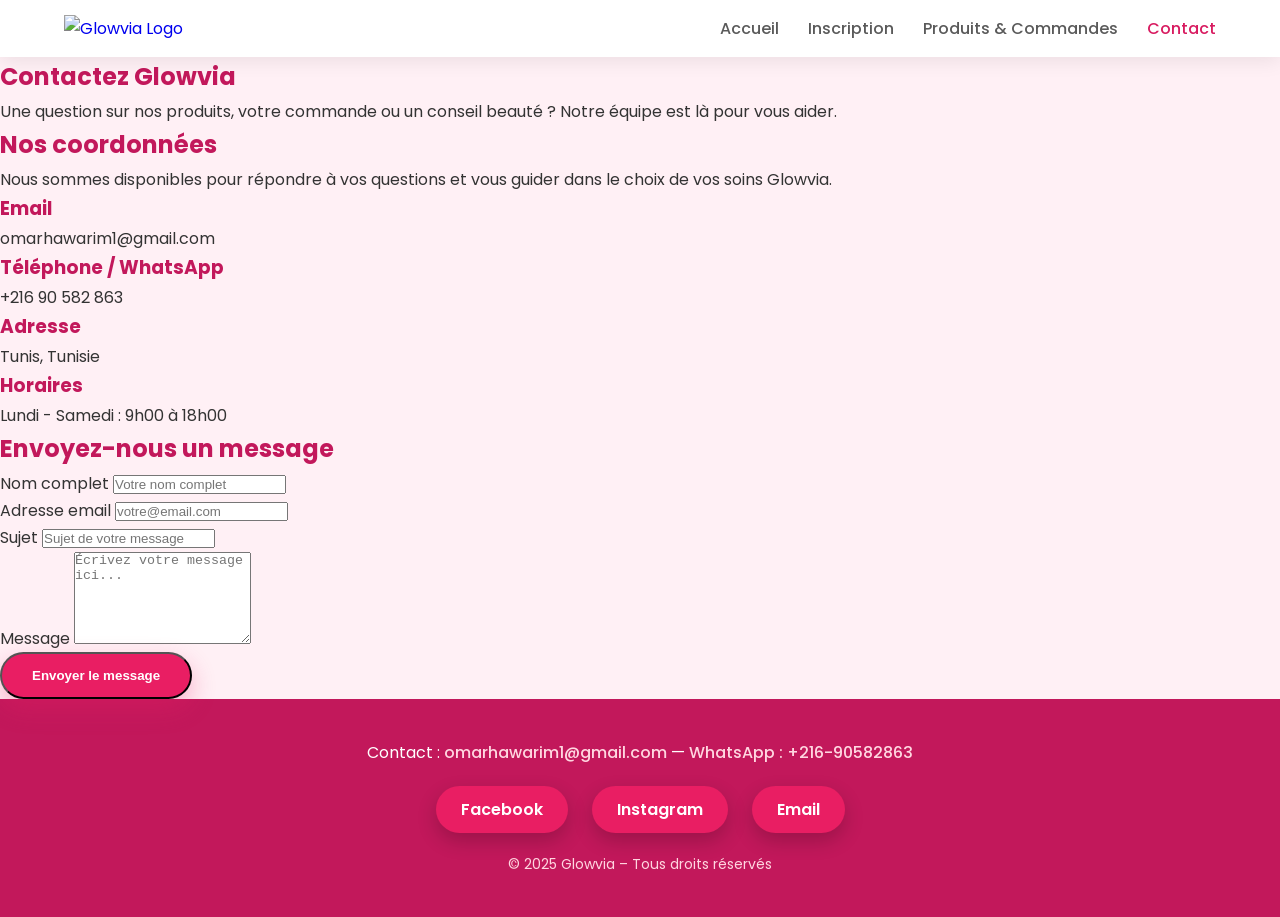
==== html/contact.html @ caccd6f4 "feat: add contact form validation" ====
<!DOCTYPE html>
<html lang="fr">
<head>
  <meta charset="UTF-8" />
  <meta name="viewport" content="width=device-width, initial-scale=1.0" />
  <title>Contact • Glowvia</title>
  <link rel="preconnect" href="https://fonts.googleapis.com" />
  <link rel="preconnect" href="https://fonts.gstatic.com" crossorigin />
  <link
    href="https://fonts.googleapis.com/css2?family=Poppins:wght@300;400;500;600;700&display=swap"
    rel="stylesheet"
  />
  <link rel="stylesheet" href="../css/style.css" />
</head>
<body>

  <!-- HEADER -->
  <header class="header">
    <div class="container">
      <a href="index.html">
        <img src="../images/logo.png" alt="Glowvia Logo" class="logo" />
      </a>

      <nav class="nav">
        <a href="index.html">Accueil</a>
        <a href="register.html">Inscription</a>
        <a href="products.html">Produits & Commandes</a>
        <a href="contact.html" class="active">Contact</a>
      </nav>
    </div>
  </header>

  <!-- CONTACT HERO -->
  <section class="contact-hero">
    <div class="contact-hero-text">
      <h1>Contactez Glowvia</h1>
      <p>
        Une question sur nos produits, votre commande ou un conseil beauté ?
        Notre équipe est là pour vous aider.
      </p>
    </div>
  </section>

  <!-- CONTACT SECTION -->
  <section class="contact-section">
    <div class="contact-wrapper">

      <div class="contact-info-card">
        <h2>Nos coordonnées</h2>
        <p>
          Nous sommes disponibles pour répondre à vos questions et vous guider
          dans le choix de vos soins Glowvia.
        </p>

        <div class="contact-info-list">
          <div class="contact-info-item">
            <h3>Email</h3>
            <p>omarhawarim1@gmail.com</p>
          </div>

          <div class="contact-info-item">
            <h3>Téléphone / WhatsApp</h3>
            <p>+216 90 582 863</p>
          </div>

          <div class="contact-info-item">
            <h3>Adresse</h3>
            <p>Tunis, Tunisie</p>
          </div>

          <div class="contact-info-item">
            <h3>Horaires</h3>
            <p>Lundi - Samedi : 9h00 à 18h00</p>
          </div>
        </div>
      </div>

      <div class="contact-form-card">
        <h2>Envoyez-nous un message</h2>

        <form id="contactForm" class="contact-form">
          <div class="form-row">
            <div class="form-group">
              <label for="name">Nom complet</label>
              <input type="text" id="name" name="name" placeholder="Votre nom complet" />
              <small class="error-message"></small>
            </div>

            <div class="form-group">
              <label for="email">Adresse email</label>
              <input type="email" id="email" name="email" placeholder="votre@email.com" />
              <small class="error-message"></small>
            </div>
          </div>

          <div class="form-group">
            <label for="subject">Sujet</label>
            <input type="text" id="subject" name="subject" placeholder="Sujet de votre message" />
            <small class="error-message"></small>
          </div>

          <div class="form-group">
            <label for="message">Message</label>
            <textarea id="message" name="message" rows="6" placeholder="Écrivez votre message ici..."></textarea>
            <small class="error-message"></small>
          </div>

          <button type="submit" class="btn-primary">Envoyer le message</button>

          <p id="formSuccess" class="success-message"></p>
        </form>
      </div>

    </div>
  </section>

  <!-- FOOTER -->
  <footer class="footer">
    <div class="footer-contacts">
      <p>
        Contact :
        <a href="mailto:omarhawarim1@gmail.com">omarhawarim1@gmail.com</a>
        —
        <a href="https://wa.me/21690582863" target="_blank">WhatsApp : +216-90582863</a>
      </p>
    </div>

    <div class="footer-socials">
      <a href="#" class="social">Facebook</a>
      <a href="#" class="social">Instagram</a>
      <a href="mailto:omarhawarim1@gmail.com" class="social">Email</a>
    </div>

    <p class="footer-copy">© 2025 Glowvia – Tous droits réservés</p>
  </footer>

  <script src="../js/contact.js"></script>
</body>
</html>
---- css/style.css ----
/* GLOBAL */
* { margin:0; padding:0; box-sizing:border-box; }
body { font-family:"Poppins", sans-serif; background:#fff0f5; color:#333; line-height:1.7; }

h1,h2,h3 { color:#c2185b; font-weight:700; }
a  { text-decoration:none; transition:0.3s ease; }

/* HEADER & NAVBAR */
.header { width:100%; background:#fff; padding:15px 0; box-shadow:0 4px 20px rgba(0,0,0,0.08); position:sticky; top:0; z-index:1000; }
.container { width:90%; margin:auto; display:flex; justify-content:space-between; align-items:center; }
.logo { cursor:pointer; }
.nav a { margin-left:25px; font-weight:500; color:#5a5a5a; font-size:16px; }
.nav a:hover, .nav a.active { color:#d81b60; transform:translateY(-2px); transition: color 0.3s ease, transform 0.3s ease; }

/* HERO */
.hero { display:flex; justify-content:space-between; align-items:center; padding:80px 10%; background: linear-gradient(120deg, #ffe3ed 0%, #fff 60%); flex-wrap:wrap; }
.hero-text { width:45%; min-width:280px; }
.hero-text h1 { font-size:58px; margin-bottom:15px; }
.hero-text p { font-size:18px; margin-bottom:25px; color:#555; }
.btn-primary { background:#e91e63; padding:14px 30px; border-radius:50px; color:white; font-weight:600; display:inline-block; transition: transform 0.3s ease, box-shadow 0.3s ease; box-shadow:0 10px 25px rgba(233,30,99,0.3); }
.btn-primary:hover { background:#ad1457; transform:translateY(-3px); box-shadow:0 12px 28px rgba(233,30,99,0.4); }
.hero-image img { width:380px; border-radius:20px; box-shadow:0 15px 40px rgba(233,30,99,0.25); }

/* ABOUT & GALLERY */
.about { padding:70px 12%; text-align:center; }
.about p { max-width:550px; margin:auto; color:#666; font-size:17px; }
.gallery { margin-top:35px; display:flex; justify-content:center; gap:30px; flex-wrap:wrap; }
.gallery img { width:180px; border-radius:15px; transition:0.35s ease; box-shadow:0 10px 25px rgba(233,30,99,0.2);}
.gallery img:hover { transform:scale(1.08) translateY(-5px); }

/* SOCIAL LINKS */
.socials { padding:70px 10%; text-align:center; background:#fff5f7; }
.social-links { margin-top:30px; }
.social { background:#e91e63; padding:14px 28px; color:white; border-radius:50px; font-weight:600; margin:6px; display:inline-block; transition: transform 0.3s ease, box-shadow 0.3s ease, background 0.3s ease; box-shadow:0 8px 25px rgba(233,30,99,0.3); }
.social:hover { background:#ad1457; transform:translateY(-4px); }

/* FOOTER */
.footer { background:#c2185b; color:#fff; padding:40px 20px; text-align:center; font-family: "Poppins", sans-serif; }
.footer a { color:#ffd6e0; text-decoration:none; font-weight:500; transition: color 0.3s ease; }
.footer a:hover { color:#fff; text-shadow:0 2px 8px rgba(0,0,0,0.3); }
.footer-contacts p { margin-bottom:20px; font-size:16px; }
.footer-socials { margin-bottom:20px; }
.footer-socials .social { display:inline-block; margin:0 10px; padding:10px 25px; border-radius:50px; background:#e91e63; color:white; font-weight:600; transition: transform 0.3s ease, box-shadow 0.3s ease, background 0.3s ease; box-shadow:0 8px 20px rgba(0,0,0,0.2); }
.footer-socials .social:hover { background:#ad1457; transform:translateY(-3px); }
.footer-copy { font-size:14px; color:#ffd6e0; }

/* RESPONSIVE */
@media(max-width:900px){ 
  .hero{flex-direction:column;text-align:center;} 
  .hero-text,.hero-image{width:100%; margin-bottom:20px;} 
}
@media(max-width:600px){ 
  .gallery img{width:140px;} 
}
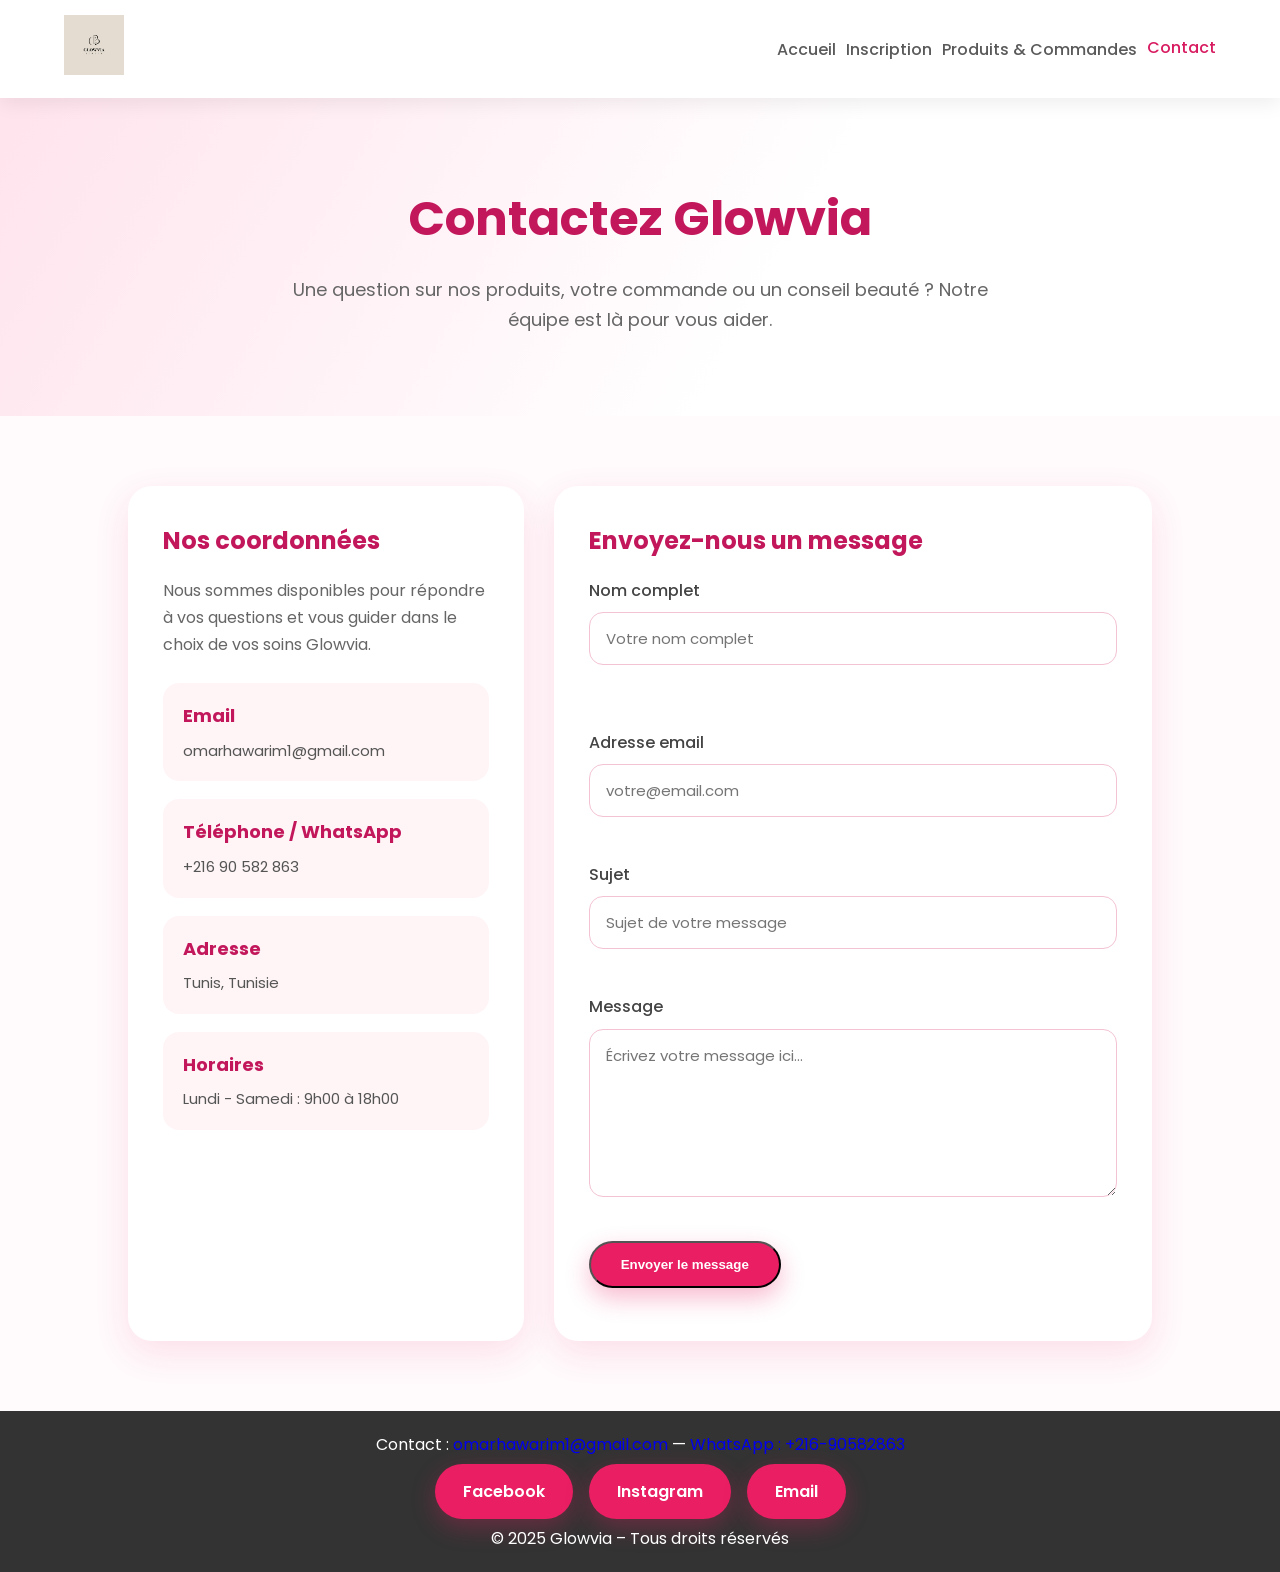
==== commit 8ead0e1b: "style: improve contact page layout" ====
--- a/html/contact.html
+++ b/html/contact.html
@@ -10,6 +10,7 @@
     href="https://fonts.googleapis.com/css2?family=Poppins:wght@300;400;500;600;700&display=swap"
     rel="stylesheet"
   />
+  <!-- <link rel="stylesheet" href="../css/contact.css" /> -->
   <link rel="stylesheet" href="../css/style.css" />
 </head>
 <body>
@@ -18,7 +19,7 @@
   <header class="header">
     <div class="container">
       <a href="index.html">
-        <img src="../images/logo.png" alt="Glowvia Logo" class="logo" />
+        <img src="../images/glowvia.png" alt="Glowvia Logo" class="logo" />
       </a>
 
       <nav class="nav">
--- a/css/contact.css
+++ b/css/contact.css
@@ -0,0 +1,171 @@
+/* CONTACT PAGE */
+.contact-hero {
+  padding: 80px 10%;
+  background: linear-gradient(120deg, #ffe3ed 0%, #fff 60%);
+  text-align: center;
+}
+
+.contact-hero-text {
+  max-width: 700px;
+  margin: auto;
+}
+
+.contact-hero-text h1 {
+  font-size: 48px;
+  margin-bottom: 15px;
+}
+
+.contact-hero-text p {
+  font-size: 18px;
+  color: #666;
+}
+
+.contact-section {
+  padding: 70px 10%;
+  background: #fffafc;
+}
+
+.contact-wrapper {
+  display: flex;
+  gap: 30px;
+  justify-content: space-between;
+  align-items: stretch;
+  flex-wrap: wrap;
+}
+
+.contact-info-card,
+.contact-form-card {
+  background: #fff;
+  border-radius: 24px;
+  padding: 35px;
+  box-shadow: 0 12px 35px rgba(233, 30, 99, 0.12);
+}
+
+.contact-info-card {
+  flex: 1 1 320px;
+}
+
+.contact-form-card {
+  flex: 1.3 1 500px;
+}
+
+.contact-info-card h2,
+.contact-form-card h2 {
+  margin-bottom: 15px;
+}
+
+.contact-info-card > p {
+  color: #666;
+  margin-bottom: 25px;
+}
+
+.contact-info-list {
+  display: flex;
+  flex-direction: column;
+  gap: 18px;
+}
+
+.contact-info-item {
+  background: #fff5f7;
+  padding: 18px 20px;
+  border-radius: 16px;
+}
+
+.contact-info-item h3 {
+  font-size: 18px;
+  margin-bottom: 6px;
+}
+
+.contact-info-item p {
+  color: #555;
+  font-size: 15px;
+}
+
+.contact-form {
+  margin-top: 10px;
+}
+
+.form-row {
+  display: flex;
+  gap: 20px;
+  flex-wrap: wrap;
+}
+
+.form-group {
+  display: flex;
+  flex-direction: column;
+  margin-bottom: 20px;
+  flex: 1;
+}
+
+.form-group label {
+  margin-bottom: 8px;
+  font-weight: 500;
+  color: #444;
+}
+
+.form-group input,
+.form-group textarea {
+  border: 1px solid #f3c2d3;
+  border-radius: 14px;
+  padding: 14px 16px;
+  font-family: "Poppins", sans-serif;
+  font-size: 15px;
+  outline: none;
+  transition: 0.3s ease;
+  background: #fff;
+}
+
+.form-group input:focus,
+.form-group textarea:focus {
+  border-color: #e91e63;
+  box-shadow: 0 0 0 4px rgba(233, 30, 99, 0.12);
+}
+
+.error-message {
+  min-height: 18px;
+  margin-top: 6px;
+  font-size: 13px;
+  color: #d32f2f;
+}
+
+.success-message {
+  margin-top: 18px;
+  font-weight: 500;
+  color: #2e7d32;
+}
+
+.input-error {
+  border-color: #d32f2f !important;
+  background: #fff7f7;
+}
+
+@media (max-width: 900px) {
+  .contact-hero-text h1 {
+    font-size: 38px;
+  }
+
+  .contact-wrapper {
+    flex-direction: column;
+  }
+}
+
+@media (max-width: 600px) {
+  .form-row {
+    flex-direction: column;
+    gap: 0;
+  }
+
+  .contact-hero {
+    padding: 60px 8%;
+  }
+
+  .contact-section {
+    padding: 50px 8%;
+  }
+
+  .contact-info-card,
+  .contact-form-card {
+    padding: 25px;
+  }
+}
--- a/css/style.css
+++ b/css/style.css
@@ -1,24 +1,37 @@
 /* GLOBAL */
 * { margin:0; padding:0; box-sizing:border-box; }
 body { font-family:"Poppins", sans-serif; background:#fff0f5; color:#333; line-height:1.7; }
+#homepage {
+    text-align: center;
+    margin: 20px;
+    font-family: Arial, sans-serif;
+}
 
 h1,h2,h3 { color:#c2185b; font-weight:700; }
-a  { text-decoration:none; transition:0.3s ease; }
-
-/* HEADER & NAVBAR */
+a { text-decoration:none; transition:0.3s ease; }
+nav {
+  background: #fff;
+}
+nav {
+  display: flex;
+}
+
+
+/* HEADER */
 .header { width:100%; background:#fff; padding:15px 0; box-shadow:0 4px 20px rgba(0,0,0,0.08); position:sticky; top:0; z-index:1000; }
 .container { width:90%; margin:auto; display:flex; justify-content:space-between; align-items:center; }
-.logo { cursor:pointer; }
-.nav a { margin-left:25px; font-weight:500; color:#5a5a5a; font-size:16px; }
-.nav a:hover, .nav a.active { color:#d81b60; transform:translateY(-2px); transition: color 0.3s ease, transform 0.3s ease; }
+.logo { height:60px; cursor:pointer; }
+.nav a { margin-left:10px; font-weight:500; color:#5a5a5a; font-size:16px; }
+.nav a:hover, .nav a.active { color:#d81b60; transform:translateY(-2px); }
+/* homepage style */
 
 /* HERO */
 .hero { display:flex; justify-content:space-between; align-items:center; padding:80px 10%; background: linear-gradient(120deg, #ffe3ed 0%, #fff 60%); flex-wrap:wrap; }
 .hero-text { width:45%; min-width:280px; }
 .hero-text h1 { font-size:58px; margin-bottom:15px; }
 .hero-text p { font-size:18px; margin-bottom:25px; color:#555; }
-.btn-primary { background:#e91e63; padding:14px 30px; border-radius:50px; color:white; font-weight:600; display:inline-block; transition: transform 0.3s ease, box-shadow 0.3s ease; box-shadow:0 10px 25px rgba(233,30,99,0.3); }
-.btn-primary:hover { background:#ad1457; transform:translateY(-3px); box-shadow:0 12px 28px rgba(233,30,99,0.4); }
+.btn-primary { background:#e91e63; padding:14px 30px; border-radius:50px; color:white; font-weight:600; display:inline-block; transition:0.3s; box-shadow:0 10px 25px rgba(233,30,99,0.3); }
+.btn-primary:hover { background:#ad1457; transform:translateY(-3px); box-shadow:0 12px 28px rgba(233,30,99,0.4);}
 .hero-image img { width:380px; border-radius:20px; box-shadow:0 15px 40px rgba(233,30,99,0.25); }
 
 /* ABOUT & GALLERY */
@@ -28,27 +41,196 @@
 .gallery img { width:180px; border-radius:15px; transition:0.35s ease; box-shadow:0 10px 25px rgba(233,30,99,0.2);}
 .gallery img:hover { transform:scale(1.08) translateY(-5px); }
 
-/* SOCIAL LINKS */
+/* SOCIALS */
 .socials { padding:70px 10%; text-align:center; background:#fff5f7; }
 .social-links { margin-top:30px; }
-.social { background:#e91e63; padding:14px 28px; color:white; border-radius:50px; font-weight:600; margin:6px; display:inline-block; transition: transform 0.3s ease, box-shadow 0.3s ease, background 0.3s ease; box-shadow:0 8px 25px rgba(233,30,99,0.3); }
+.social { background:#e91e63; padding:14px 28px; color:white; border-radius:50px; font-weight:600; margin:6px; display:inline-block; transition:0.3s ease; box-shadow:0 8px 25px rgba(233,30,99,0.3); }
 .social:hover { background:#ad1457; transform:translateY(-4px); }
 
-/* FOOTER */
-.footer { background:#c2185b; color:#fff; padding:40px 20px; text-align:center; font-family: "Poppins", sans-serif; }
-.footer a { color:#ffd6e0; text-decoration:none; font-weight:500; transition: color 0.3s ease; }
-.footer a:hover { color:#fff; text-shadow:0 2px 8px rgba(0,0,0,0.3); }
-.footer-contacts p { margin-bottom:20px; font-size:16px; }
-.footer-socials { margin-bottom:20px; }
-.footer-socials .social { display:inline-block; margin:0 10px; padding:10px 25px; border-radius:50px; background:#e91e63; color:white; font-weight:600; transition: transform 0.3s ease, box-shadow 0.3s ease, background 0.3s ease; box-shadow:0 8px 20px rgba(0,0,0,0.2); }
-.footer-socials .social:hover { background:#ad1457; transform:translateY(-3px); }
-.footer-copy { font-size:14px; color:#ffd6e0; }
+footer {
+    text-align: center;
+    padding: 20px;
+    background-color: #333;
+    color: white;
+}
+footer .social a {
+    margin: 0 10px;
+    color: white;
+    text-decoration: none;
+}
+
+/* CONTACT PAGE */
+.contact-hero {
+  padding: 80px 10%;
+  background: linear-gradient(120deg, #ffe3ed 0%, #fff 60%);
+  text-align: center;
+}
+
+.contact-hero-text {
+  max-width: 700px;
+  margin: auto;
+}
+
+.contact-hero-text h1 {
+  font-size: 48px;
+  margin-bottom: 15px;
+}
+
+.contact-hero-text p {
+  font-size: 18px;
+  color: #666;
+}
+
+.contact-section {
+  padding: 70px 10%;
+  background: #fffafc;
+}
+
+.contact-wrapper {
+  display: flex;
+  gap: 30px;
+  justify-content: space-between;
+  align-items: stretch;
+  flex-wrap: wrap;
+}
+
+.contact-info-card,
+.contact-form-card {
+  background: #fff;
+  border-radius: 24px;
+  padding: 35px;
+  box-shadow: 0 12px 35px rgba(233, 30, 99, 0.12);
+}
+
+.contact-info-card {
+  flex: 1 1 320px;
+}
+
+.contact-form-card {
+  flex: 1.3 1 500px;
+}
+
+.contact-info-card h2,
+.contact-form-card h2 {
+  margin-bottom: 15px;
+}
+
+.contact-info-card > p {
+  color: #666;
+  margin-bottom: 25px;
+}
+
+.contact-info-list {
+  display: flex;
+  flex-direction: column;
+  gap: 18px;
+}
+
+.contact-info-item {
+  background: #fff5f7;
+  padding: 18px 20px;
+  border-radius: 16px;
+}
+
+.contact-info-item h3 {
+  font-size: 18px;
+  margin-bottom: 6px;
+}
+
+.contact-info-item p {
+  color: #555;
+  font-size: 15px;
+}
+
+.contact-form {
+  margin-top: 10px;
+}
+
+.form-row {
+  display: flex;
+  gap: 20px;
+  flex-wrap: wrap;
+}
+
+.form-group {
+  display: flex;
+  flex-direction: column;
+  margin-bottom: 20px;
+  flex: 1;
+}
+
+.form-group label {
+  margin-bottom: 8px;
+  font-weight: 500;
+  color: #444;
+}
+
+.form-group input,
+.form-group textarea {
+  border: 1px solid #f3c2d3;
+  border-radius: 14px;
+  padding: 14px 16px;
+  font-family: "Poppins", sans-serif;
+  font-size: 15px;
+  outline: none;
+  transition: 0.3s ease;
+  background: #fff;
+}
+
+.form-group input:focus,
+.form-group textarea:focus {
+  border-color: #e91e63;
+  box-shadow: 0 0 0 4px rgba(233, 30, 99, 0.12);
+}
+
+.error-message {
+  min-height: 18px;
+  margin-top: 6px;
+  font-size: 13px;
+  color: #d32f2f;
+}
+
+.success-message {
+  margin-top: 18px;
+  font-weight: 500;
+  color: #2e7d32;
+}
+
+.input-error {
+  border-color: #d32f2f !important;
+  background: #fff7f7;
+}
+
+@media (max-width: 900px) {
+  .contact-hero-text h1 {
+    font-size: 38px;
+  }
+
+  .contact-wrapper {
+    flex-direction: column;
+  }
+}
+
+@media (max-width: 600px) {
+  .form-row {
+    flex-direction: column;
+    gap: 0;
+  }
+
+  .contact-hero {
+    padding: 60px 8%;
+  }
+
+  .contact-section {
+    padding: 50px 8%;
+  }
+
+  .contact-info-card,
+  .contact-form-card {
+    padding: 25px;
+  }
+}
 
 /* RESPONSIVE */
-@media(max-width:900px){ 
-  .hero{flex-direction:column;text-align:center;} 
-  .hero-text,.hero-image{width:100%; margin-bottom:20px;} 
-}
-@media(max-width:600px){ 
-  .gallery img{width:140px;} 
-}
+@media(max-width:900px){ .hero{flex-direction:column;text-align:center;} .hero-text,.hero-image{width:100%; margin-bottom:20px;} }
+@media(max-width:600px){ .gallery img{width:140px;} }
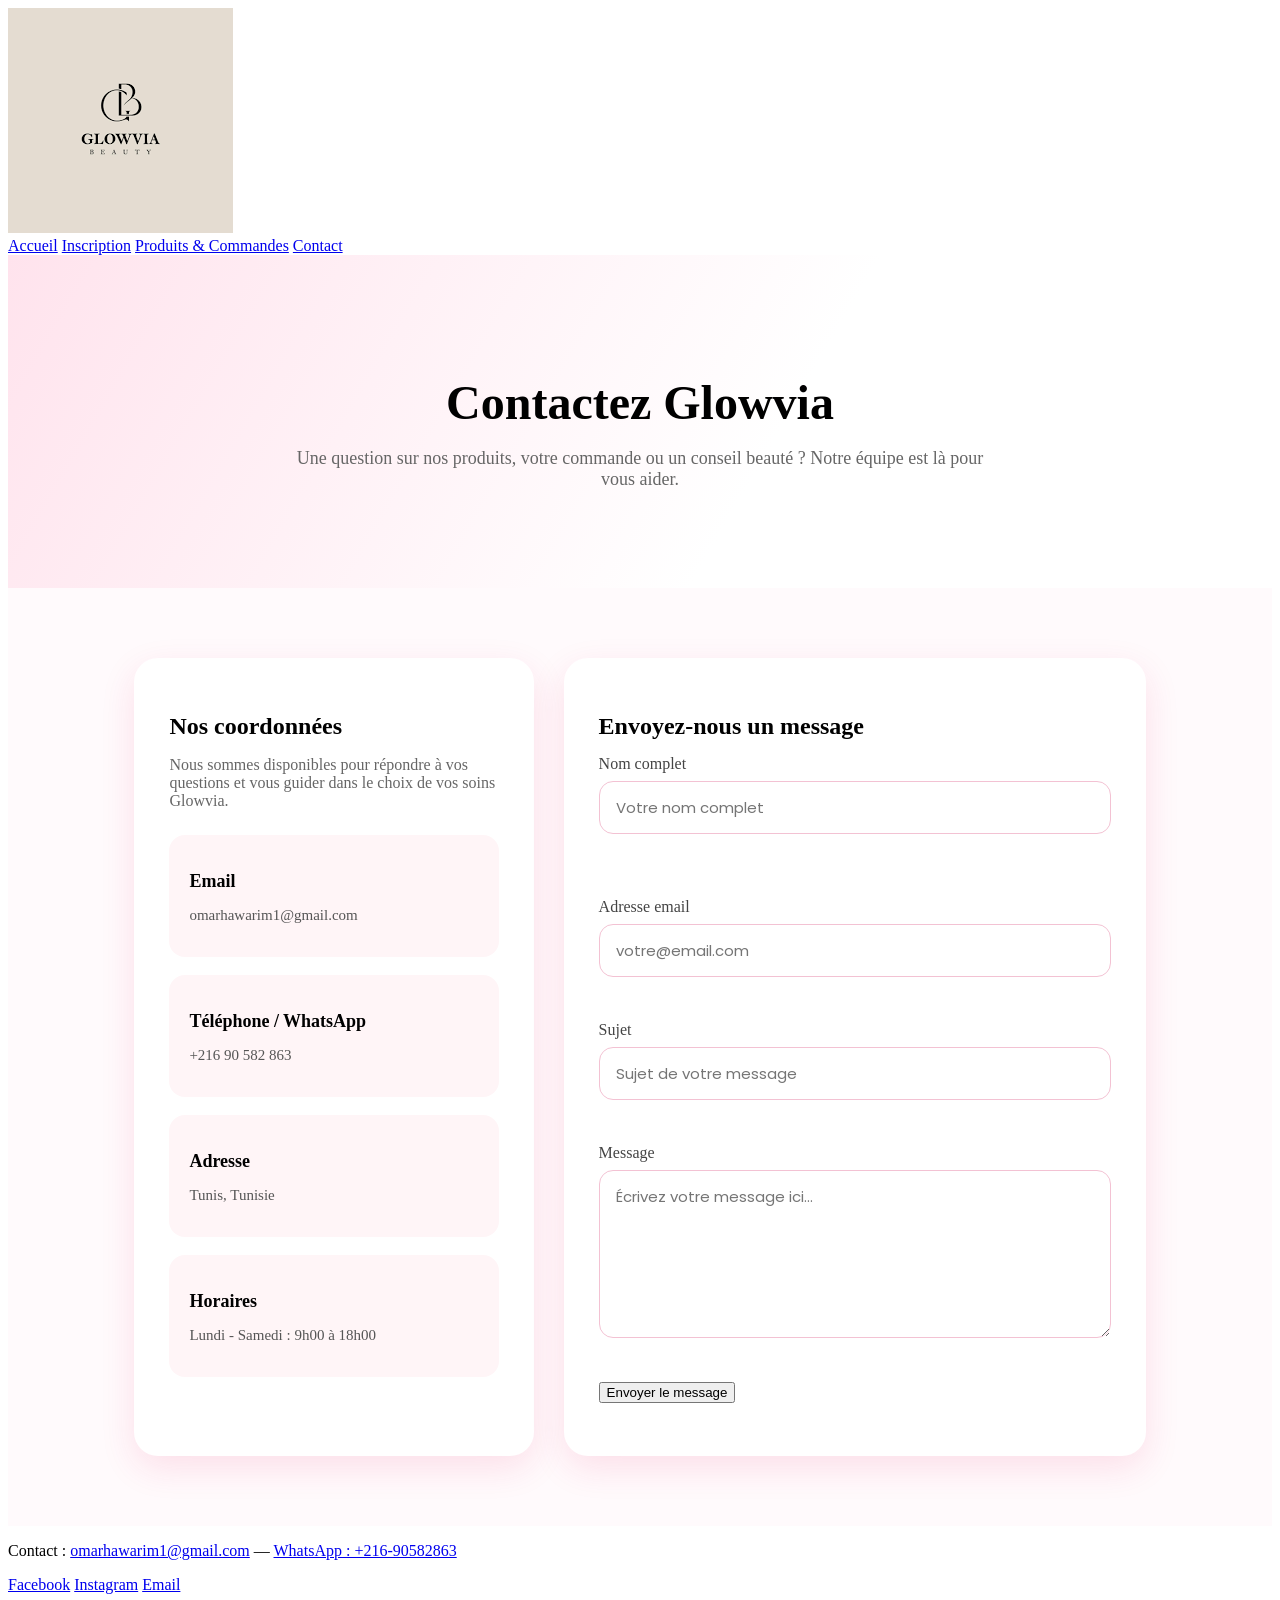
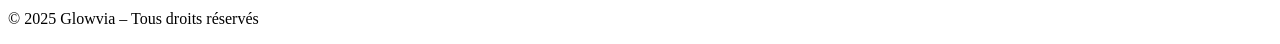
==== commit 0ba3c077: "fix: correct contact form alignment" ====
--- a/html/contact.html
+++ b/html/contact.html
@@ -10,8 +10,8 @@
     href="https://fonts.googleapis.com/css2?family=Poppins:wght@300;400;500;600;700&display=swap"
     rel="stylesheet"
   />
-  <!-- <link rel="stylesheet" href="../css/contact.css" /> -->
-  <link rel="stylesheet" href="../css/style.css" />
+  <link rel="stylesheet" href="../css/contact.css" />
+  <!-- <link rel="stylesheet" href="../css/style.css" /> -->
 </head>
 <body>
 
